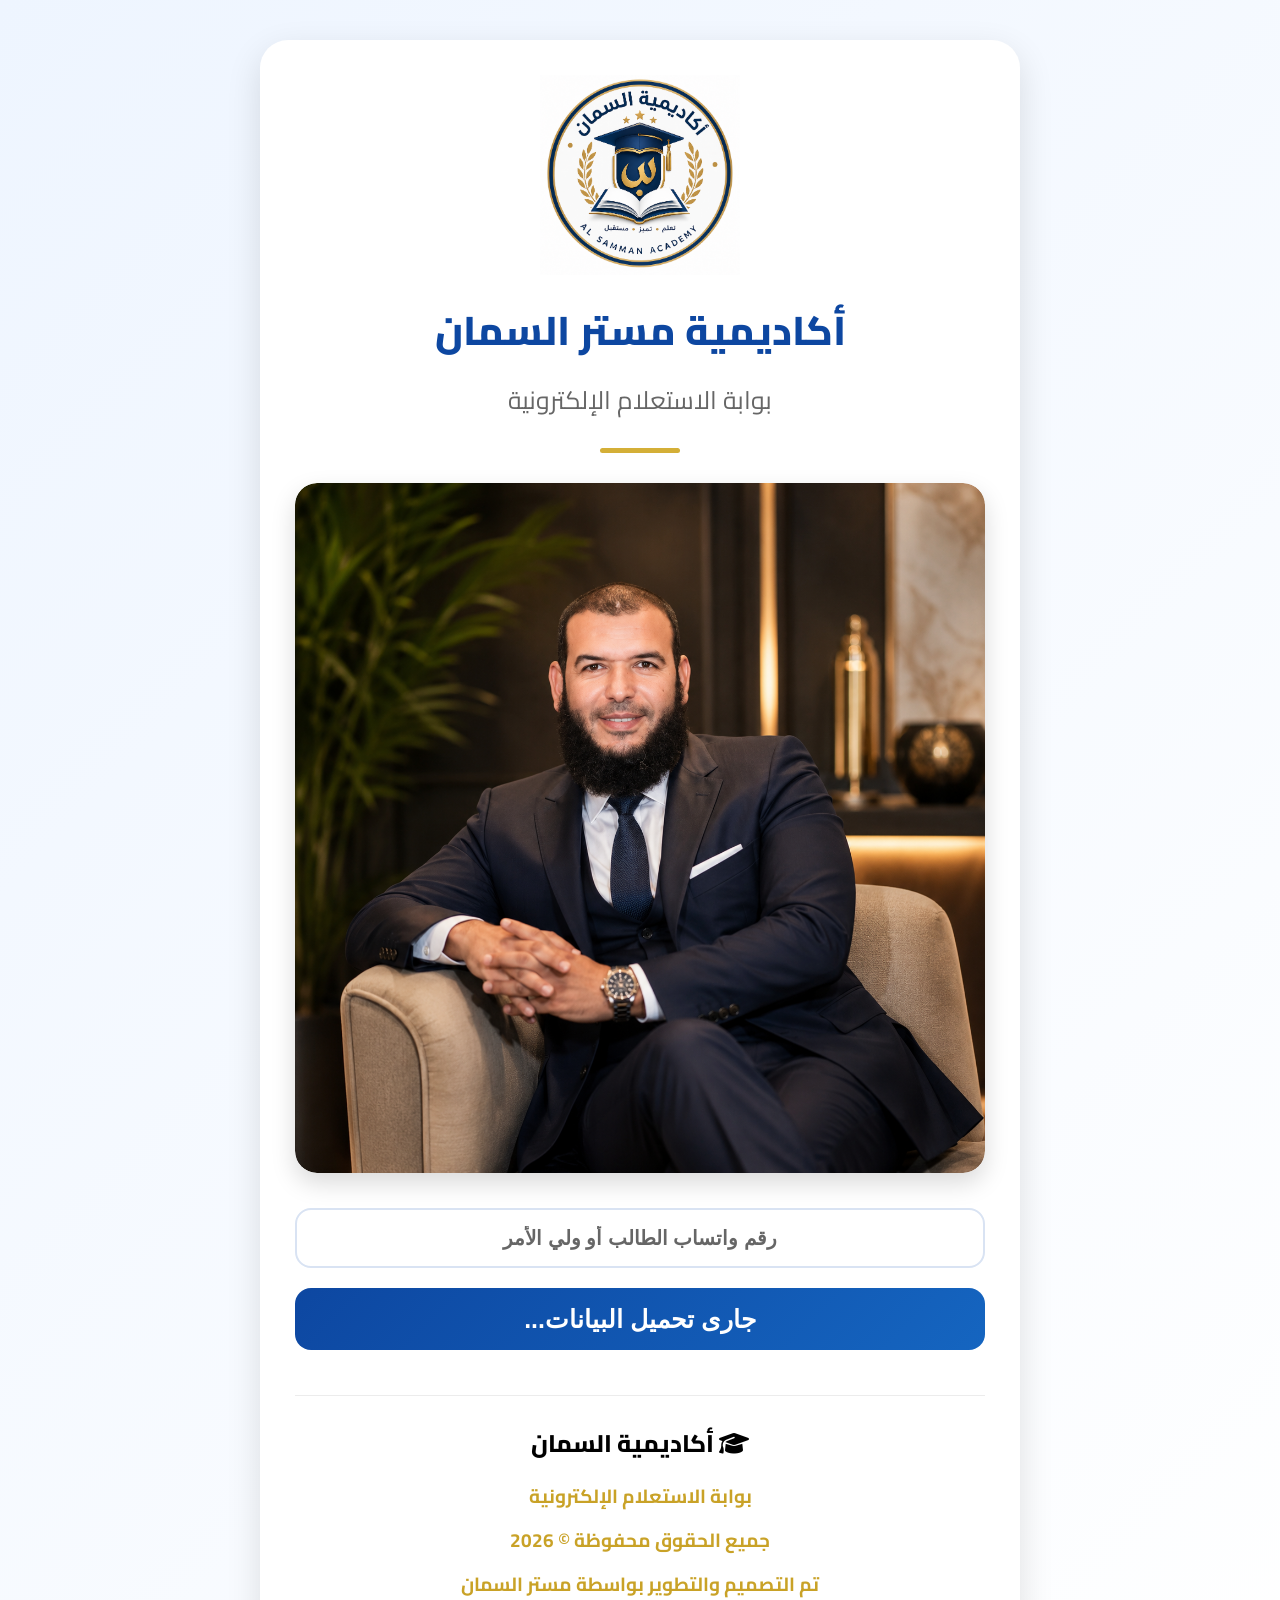
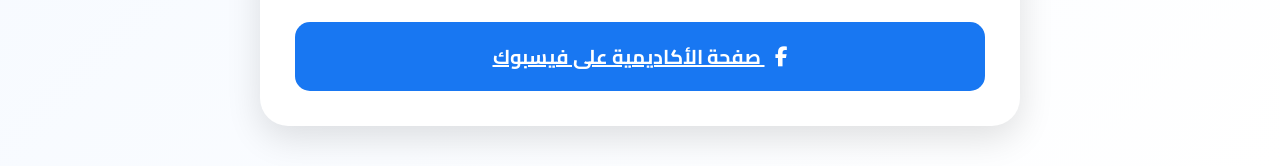
==== index.html @ bdab051c "Add files via upload" ====
<!DOCTYPE html>
<html lang="ar" dir="rtl">

<head>
    <meta charset="UTF-8">
    <meta name="viewport" content="width=device-width, initial-scale=1.0">

    <title>أكاديمية مستر السمان | بوابة الاستعلام</title>

    <meta name="description" content="بوابة الاستعلام الإلكترونية لأكاديمية السمان">
    <meta name="theme-color" content="#0d47a1">

    <link rel="preconnect" href="https://fonts.googleapis.com">
    <link rel="preconnect" href="https://fonts.gstatic.com" crossorigin>

    <link href="https://fonts.googleapis.com/css2?family=Cairo:wght@400;600;700;800&display=swap" rel="stylesheet">

    <link rel="stylesheet"
          href="https://cdnjs.cloudflare.com/ajax/libs/font-awesome/6.7.2/css/all.min.css">

    <link rel="stylesheet" href="style.css">
</head>

<body>

<div class="container">

    <!-- الشعار -->
    <img src="logo.png" class="logo" alt="أكاديمية مستر السمان">

    <!-- العنوان -->
    <h1 class="main-title">
        أكاديمية مستر السمان
    </h1>

    <p class="sub-title">
        بوابة الاستعلام الإلكترونية
    </p>

    <!-- الخط الذهبي -->
    <div class="title-line"></div>

    <!-- البانر -->
    <div class="banner">
        <img src="banner.png" alt="بانر أكاديمية السمان">
    </div>

    <!-- مربع البحث -->
    <div class="search-box">

        <input
            type="tel"
            id="phoneInput"
            placeholder="رقم واتساب الطالب أو ولي الأمر"
            autocomplete="off">

        <button id="searchBtn" class="search-btn">
            <i class="fa-solid fa-magnifying-glass"></i>
            استعلام
        </button>

    </div>

    <!-- بيانات الطالب -->

    <div id="result" class="result-card hidden">

        <h2 class="result-title">
            <i class="fa-solid fa-user-graduate"></i>
            بيانات الطالب
        </h2>

        <div class="result-row">
            <div class="result-label">
                <i class="fa-solid fa-id-card"></i>
                كود الطالب
            </div>
            <div id="studentCode" class="result-value"></div>
        </div>

        <div class="result-row">
            <div class="result-label">
                <i class="fa-solid fa-user"></i>
                اسم الطالب
            </div>
            <div id="studentName" class="result-value"></div>
        </div>

        <div class="result-row">
            <div class="result-label">
                <i class="fa-solid fa-school"></i>
                الصف الدراسي
            </div>
            <div id="studentGrade" class="result-value"></div>
        </div>

        <div class="result-row">
            <div class="result-label">
                <i class="fa-solid fa-users"></i>
                المجموعة
            </div>
            <div id="studentGroup" class="result-value"></div>
        </div>

        <div class="result-row">
            <div class="result-label">
                <i class="fa-solid fa-calendar-days"></i>
                موعد الحصة الأولى
            </div>
            <div id="studentStart" class="result-value"></div>
        </div>

        <div class="result-row">
            <div class="result-label">
                <i class="fa-solid fa-clock"></i>
                التوقيت
            </div>
            <div id="studentTime" class="result-value"></div>
        </div>

        <div class="result-row">
            <div class="result-label">
                <i class="fa-brands fa-whatsapp"></i>
                واتساب الطالب
            </div>
            <div id="studentWhatsapp" class="result-value"></div>
        </div>

        <div class="result-row">
            <div class="result-label">
                <i class="fa-brands fa-whatsapp"></i>
                واتساب ولي الأمر
            </div>
            <div id="parentWhatsapp" class="result-value"></div>
        </div>

    </div>

    <!-- لم يتم العثور -->

    <div id="notFound" class="not-found hidden">

        <i class="fa-solid fa-circle-xmark"></i>

        لم يتم العثور على طالب بهذا الرقم

    </div>

    <!-- الفوتر -->

    <footer class="footer">

        <div class="footer-content">

            <h3>
                <i class="fa-solid fa-graduation-cap"></i>
                أكاديمية السمان
            </h3>

            <p>بوابة الاستعلام الإلكترونية</p>

            <p>جميع الحقوق محفوظة © 2026</p>

 <p>تم التصميم والتطوير بواسطة مستر السمان</p>
<a href="https://www.facebook.com/profile.php?id=100093795507056&locale=ar_AR"
   target="_blank"
   class="facebook-btn">

    <i class="fa-brands fa-facebook-f"></i>

    صفحة الأكاديمية على فيسبوك

</a>

        </div>

    </footer>

</div>

<script src="script.js"></script>


</body>

</html>
---- style.css ----
/*==================================================
        أكاديمية مستر السمان - النسخة الاحترافية
==================================================*/

*{
    margin:0;
    padding:0;
    box-sizing:border-box;
}

:root{

    --primary:#0d47a1;
    --primary2:#1565c0;
    --gold:#d4af37;
    --white:#ffffff;
    --text:#222;
    --gray:#f5f8fc;
    --shadow:0 12px 35px rgba(0,0,0,.12);

}

html{
    scroll-behavior:smooth;
}

body{

    font-family:"Cairo",sans-serif;
    direction:rtl;
    background:linear-gradient(135deg,#eef5ff,#ffffff);
    color:var(--text);
    min-height:100vh;

}

.hidden{
    display:none;
}

.container{

    width:95%;
    max-width:760px;
    margin:40px auto;
    background:#fff;
    border-radius:28px;
    padding:35px;
    box-shadow:var(--shadow);

    animation:fade .5s ease;

}

@keyframes fade{

    from{
        opacity:0;
        transform:translateY(25px);
    }

    to{
        opacity:1;
        transform:translateY(0);
    }

}

/*==========================
        Logo
==========================*/

.logo{

    width:200px;
    height:200px;

    display:block;
    margin:auto;

    object-fit:contain;

}

/*==========================
        Titles
==========================*/

.main-title{

    text-align:center;
    color:var(--primary);
    font-size:40px;
    font-weight:800;

    margin-top:18px;

}

.sub-title{

    text-align:center;
    color:#666;
    font-size:25px;

    margin-top:8px;

}

.title-line{

    width:80px;
    height:5px;

    margin:25px auto 30px;

    background:var(--gold);

    border-radius:50px;

}

/*==========================
        Banner
==========================*/

.banner{

    width:100%;
    overflow:hidden;

    border-radius:22px;

    box-shadow:0 10px 25px rgba(0,0,0,.15);

    margin-bottom:35px;

}

.banner img{

    width:100%;
    display:block;

    border-radius:22px;

}

/*==========================
        Search Box
==========================*/

.search-box{

    display:flex;
    flex-direction:column;

    gap:20px;

    margin-bottom:35px;

}

.search-box input{

    width:100%;
    height:60px;

    border:2px solid #d9e3f3;

    border-radius:16px;

    padding:0 20px;

    font-size:20px;

    font-weight:900;

    text-align:center;

    color::#000;

    transition:.30s;

}


.search-box input:focus{

    outline:none;

    border-color:var(--primary);

    box-shadow:0 0 12px rgba(13,71,161,.18);

}

.search-btn{

    width:100%;
    height:62px;

    border:none;

    border-radius:16px;

    background:linear-gradient(135deg,var(--primary),var(--primary2));

    color:#fff;

    font-size:25px;

    font-weight:bold;

    cursor:pointer;

    transition:.30s;

}

.search-btn:hover{

    transform:translateY(-2px);

    box-shadow:0 12px 25px rgba(13,71,161,.25);

}

.search-btn i{

    margin-left:10px;

}
.search-box input::placeholder{

    color:#666666;

    font-size:20px;

    font-weight:800;

    text-align:center;

    opacity:1;

}
.search-box input:focus::placeholder{

    opacity:0;

    transition:opacity .2s ease;

}
/*==================================================
            بطاقة بيانات الطالب
==================================================*/

.result-card{

    margin-top:35px;

    background:#fff;

    border-radius:22px;

    padding:30px;

    box-shadow:0 12px 30px rgba(0,0,0,.12);

    border-top:6px solid var(--gold);

    animation:fade .4s ease;

}

.result-title{

    text-align:center;

    color:var(--primary);

    font-size:30px;

    font-weight:bold;

    margin-bottom:30px;

}

.result-row{

    display:flex;

    justify-content:space-between;

    align-items:center;

    padding:16px 0;

    border-bottom:1px solid #ececec;

}

.result-row:last-child{

    border-bottom:none;

}

.result-label{

    display:flex;

    align-items:center;

    gap:10px;

    color:var(--primary);

    font-size:20px;

    font-weight:bold;

}

.result-label i{

    color:var(--gold);

    width:28px;

    text-align:center;

}

.result-value{

    font-size:20px;

    font-weight:600;

    color:#333;

}

/*==================================================
            اختيار الطلاب
==================================================*/

.student-list{

    margin-top:30px;

}

.student-header{

    text-align:center;

    margin-bottom:25px;

}

.student-header-icon{

    width:85px;

    height:85px;

    margin:auto;

    border-radius:50%;

    background:linear-gradient(135deg,var(--primary),var(--primary2));

    display:flex;

    justify-content:center;

    align-items:center;

    color:#fff;

    font-size:34px;

    margin-bottom:18px;

}

.student-header h2{

    color:var(--primary);

    font-size:28px;

    margin-bottom:10px;

}

.student-header p{

    color:#666;

}

.student-card-new{

    background:#fff;

    border-radius:18px;

    padding:25px;

    margin-bottom:20px;

    border-right:5px solid var(--gold);

    box-shadow:0 8px 20px rgba(0,0,0,.10);

    transition:.30s;

}

.student-card-new:hover{

    transform:translateY(-4px);

}

.student-name{

    color:var(--primary);

    font-size:26px;

    font-weight:bold;

    margin-bottom:20px;

    text-align:center;

}

.student-open-btn{

    width:100%;

    height:58px;

    border:none;

    border-radius:14px;

    background:linear-gradient(135deg,var(--primary),var(--primary2));

    color:#fff;

    font-size:20px;

    font-weight:bold;

    cursor:pointer;

}

.student-open-btn:hover{

    background:linear-gradient(135deg,var(--gold),#f4cf55);

    color:#000;

}

/*==================================================
            الطالب غير موجود
==================================================*/

.not-found{

    margin-top:25px;

    background:#fff4f4;

    border:2px solid #ffbcbc;

    border-radius:18px;

    padding:25px;

    text-align:center;

    color:#c62828;

    font-size:22px;

    font-weight:bold;

}

.not-found i{

    display:block;

    font-size:40px;

    margin-bottom:15px;

}

/*==================================================
                    Footer
==================================================*/

.footer{

    margin-top:45px;

    padding-top:25px;

    border-top:1px solid #ececec;

    text-align:center;

}

/* عنوان الفوتر */

.footer h3{

    color:#000;

    font-size:24px;

    font-weight:800;

    margin-bottom:12px;

}

/* النص الأول */

.footer p{

    color:#C9A227;

    font-size:19px;

    font-weight:700;

    margin:8px 0;

}

/* آخر سطر */

.footer p:last-child{

    color:#1565c0;

    font-size:18px;

    font-weight:700;

}

/*==================================================
                Responsive
==================================================*/

@media(max-width:768px){

.container{

    width:95%;

    padding:22px;

}

.logo{

    width:95px;

    height:95px;

}

.main-title{

    font-size:32px;

}

.sub-title{

    font-size:16px;

}

.banner img{

    border-radius:18px;

}

.search-box input{

    height:56px;

    font-size:18px;

}

.search-btn{

    height:56px;

    font-size:19px;

}

.result-title{

    font-size:25px;

}

.result-row{

    flex-direction:column;

    align-items:flex-start;

    gap:8px;

}

.result-label{

    font-size:18px;

}

.result-value{

    font-size:18px;

}

.student-name{

    font-size:22px;

}

.student-open-btn{

    font-size:18px;

}

}.facebook-btn{

    display:block;

    width:100%;

    margin-top:20px;

    padding:16px;

    background:#1877f2;

    color:#fff;

    text-align:center;

    border-radius:15px;

    font-size:20px;

    font-weight:bold;

    transition:.3s;

}

.facebook-btn:hover{

    background:#166fe5;

    transform:translateY(-2px);

}

.facebook-btn i{

    margin-left:10px;

}
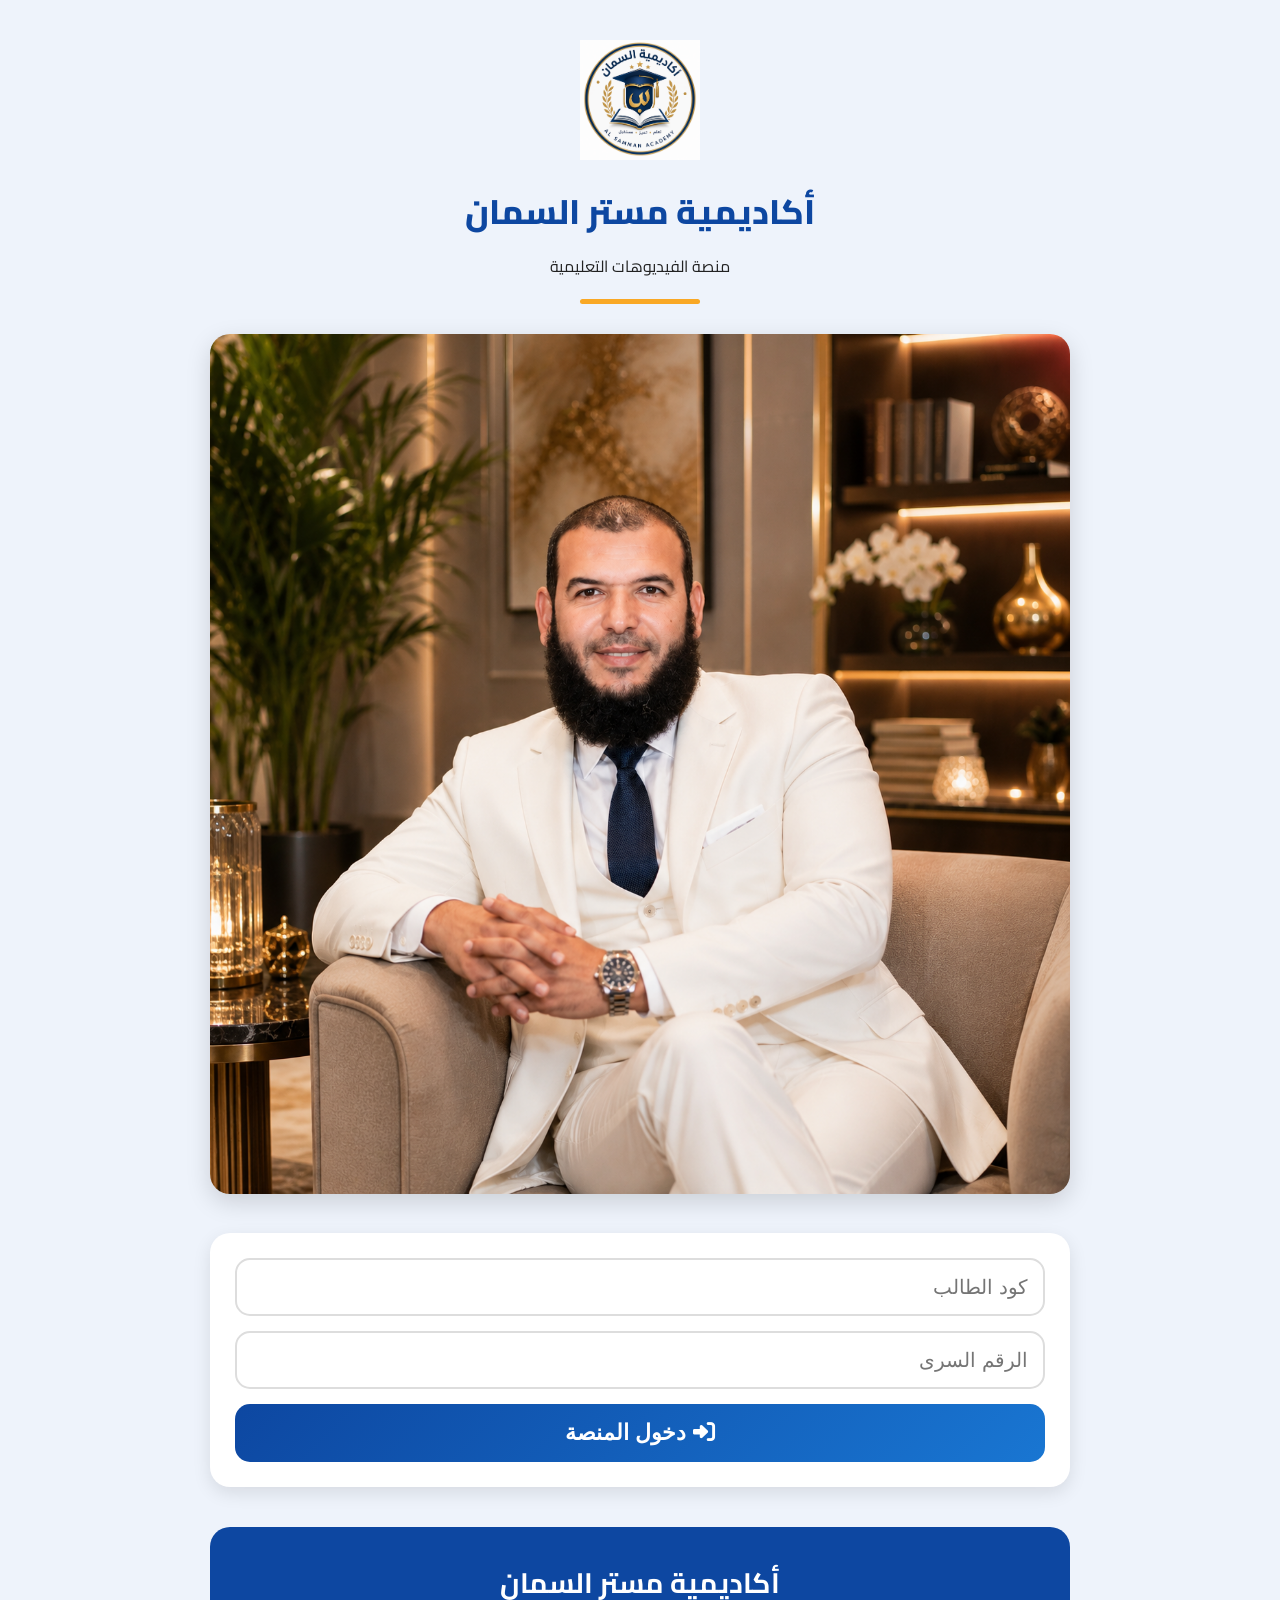
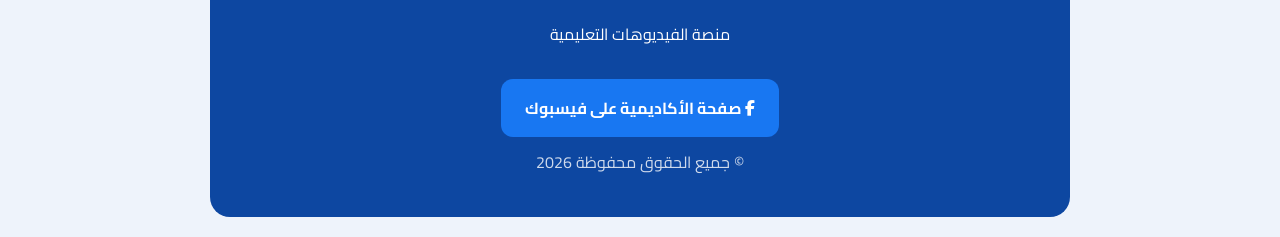
==== commit 5dd816fc: "Add files via upload" ====
--- a/index.html
+++ b/index.html
@@ -2,185 +2,331 @@
 <html lang="ar" dir="rtl">
 
 <head>
-    <meta charset="UTF-8">
-    <meta name="viewport" content="width=device-width, initial-scale=1.0">
-
-    <title>أكاديمية مستر السمان | بوابة الاستعلام</title>
-
-    <meta name="description" content="بوابة الاستعلام الإلكترونية لأكاديمية السمان">
-    <meta name="theme-color" content="#0d47a1">
-
-    <link rel="preconnect" href="https://fonts.googleapis.com">
-    <link rel="preconnect" href="https://fonts.gstatic.com" crossorigin>
-
-    <link href="https://fonts.googleapis.com/css2?family=Cairo:wght@400;600;700;800&display=swap" rel="stylesheet">
-
-    <link rel="stylesheet"
-          href="https://cdnjs.cloudflare.com/ajax/libs/font-awesome/6.7.2/css/all.min.css">
-
-    <link rel="stylesheet" href="style.css">
+
+<meta charset="UTF-8">
+<meta name="viewport" content="width=device-width, initial-scale=1.0">
+
+<title>
+أكاديمية مستر السمان | منصة الفيديوهات
+</title>
+
+<meta name="theme-color" content="#0d47a1">
+
+<link rel="preconnect" href="https://fonts.googleapis.com">
+
+<link rel="preconnect"
+href="https://fonts.gstatic.com"
+crossorigin>
+
+<link href="https://fonts.googleapis.com/css2?family=Cairo:wght@400;600;700;800&display=swap"
+rel="stylesheet">
+
+<link rel="stylesheet"
+href="https://cdnjs.cloudflare.com/ajax/libs/font-awesome/6.7.2/css/all.min.css">
+
+<link rel="stylesheet"
+href="style.css">
+
 </head>
 
 <body>
 
 <div class="container">
 
-    <!-- الشعار -->
-    <img src="logo.png" class="logo" alt="أكاديمية مستر السمان">
-
-    <!-- العنوان -->
-    <h1 class="main-title">
+<!--=========================
+        Logo
+==========================-->
+
+<img
+src="logo.png"
+class="logo"
+alt="Academy Logo">
+
+<h1 class="main-title">
+
+أكاديمية مستر السمان
+
+</h1>
+
+<p class="sub-title">
+
+منصة الفيديوهات التعليمية
+
+</p>
+
+<div class="title-line"></div>
+
+<!--=========================
+        Banner
+==========================-->
+
+<div class="banner">
+
+<img
+src="banner.png"
+alt="Banner">
+
+</div>
+
+<!--=========================
+        Login
+==========================-->
+
+<div class="search-box">
+
+<input
+type="text"
+id="codeInput"
+placeholder="كود الطالب"
+autocomplete="off">
+
+<input
+type="password"
+id="passwordInput"
+placeholder="الرقم السرى"
+autocomplete="off">
+
+<button
+id="loginBtn"
+class="search-btn">
+
+<i class="fa-solid fa-right-to-bracket"></i>
+
+دخول المنصة
+
+</button>
+
+</div>
+
+<!--=========================
+      Student Card
+==========================-->
+
+<div
+id="studentCard"
+class="result-card hidden">
+
+<h2 class="result-title">
+
+<i class="fa-solid fa-user-graduate"></i>
+
+بيانات الطالب
+
+</h2>
+
+<div class="result-row">
+
+<span class="result-label">
+
+<i class="fa-solid fa-user"></i>
+
+الاسم
+
+</span>
+
+<span
+id="studentName"
+class="result-value"></span>
+
+</div>
+
+<div class="result-row">
+
+<span class="result-label">
+
+<i class="fa-solid fa-school"></i>
+
+الصف
+
+</span>
+
+<span
+id="studentGrade"
+class="result-value"></span>
+
+</div>
+
+<div class="attendance-btn-box">
+
+<button
+id="logoutBtn"
+class="attendance-btn">
+
+<i class="fa-solid fa-right-from-bracket"></i>
+
+تسجيل الخروج
+
+</button>
+
+</div>
+
+</div>
+
+<!--=========================
+      Videos Card
+==========================-->
+
+<div
+id="videosCard"
+class="result-card hidden">
+
+<h2 class="result-title">
+
+<i class="fa-solid fa-circle-play"></i>
+
+مكتبة الفيديوهات
+
+</h2>
+
+<div
+id="videosContainer">
+
+</div>
+
+</div>
+
+<!--=========================
+      Video Player
+==========================-->
+
+<div
+id="playerCard"
+class="result-card hidden">
+
+<h2
+id="videoTitle"
+class="result-title">
+
+عنوان الدرس
+
+</h2>
+
+<div class="video-wrapper">
+
+<iframe
+id="videoFrame"
+width="100%"
+height="420"
+src=""
+frameborder="0"
+allow="accelerometer; autoplay; clipboard-write; encrypted-media; gyroscope; picture-in-picture; web-share"
+referrerpolicy="strict-origin-when-cross-origin"
+allowfullscreen>
+</iframe>
+
+</div>
+
+<div class="attendance-btn-box">
+
+<button
+id="prevBtn"
+class="attendance-btn">
+
+<i class="fa-solid fa-arrow-right"></i>
+
+الدرس السابق
+
+</button>
+
+</div>
+
+<div class="attendance-btn-box">
+
+<button
+id="nextBtn"
+class="attendance-btn">
+
+الدرس التالى
+
+<i class="fa-solid fa-arrow-left"></i>
+
+</button>
+
+</div>
+
+<div class="attendance-btn-box">
+
+<button
+id="backBtn"
+class="back-btn">
+
+<i class="fa-solid fa-arrow-right"></i>
+
+العودة إلى الفيديوهات
+
+</button>
+
+</div>
+
+</div>
+<!--====================================
+        رسالة خطأ تسجيل الدخول
+=====================================-->
+
+<div id="loginError" class="result-card hidden">
+
+    <div class="not-found">
+
+        <i class="fa-solid fa-circle-xmark"></i>
+
+        <h2>
+
+            كود الطالب أو الرقم السرى غير صحيح
+
+        </h2>
+
+    </div>
+
+</div>
+
+<!--====================================
+            Footer
+=====================================-->
+
+<footer class="footer">
+
+    <h3>
+
         أكاديمية مستر السمان
-    </h1>
-
-    <p class="sub-title">
-        بوابة الاستعلام الإلكترونية
+
+    </h3>
+
+    <p>
+
+        منصة الفيديوهات التعليمية
+
     </p>
 
-    <!-- الخط الذهبي -->
-    <div class="title-line"></div>
-
-    <!-- البانر -->
-    <div class="banner">
-        <img src="banner.png" alt="بانر أكاديمية السمان">
-    </div>
-
-    <!-- مربع البحث -->
-    <div class="search-box">
-
-        <input
-            type="tel"
-            id="phoneInput"
-            placeholder="رقم واتساب الطالب أو ولي الأمر"
-            autocomplete="off">
-
-        <button id="searchBtn" class="search-btn">
-            <i class="fa-solid fa-magnifying-glass"></i>
-            استعلام
-        </button>
-
-    </div>
-
-    <!-- بيانات الطالب -->
-
-    <div id="result" class="result-card hidden">
-
-        <h2 class="result-title">
-            <i class="fa-solid fa-user-graduate"></i>
-            بيانات الطالب
-        </h2>
-
-        <div class="result-row">
-            <div class="result-label">
-                <i class="fa-solid fa-id-card"></i>
-                كود الطالب
-            </div>
-            <div id="studentCode" class="result-value"></div>
-        </div>
-
-        <div class="result-row">
-            <div class="result-label">
-                <i class="fa-solid fa-user"></i>
-                اسم الطالب
-            </div>
-            <div id="studentName" class="result-value"></div>
-        </div>
-
-        <div class="result-row">
-            <div class="result-label">
-                <i class="fa-solid fa-school"></i>
-                الصف الدراسي
-            </div>
-            <div id="studentGrade" class="result-value"></div>
-        </div>
-
-        <div class="result-row">
-            <div class="result-label">
-                <i class="fa-solid fa-users"></i>
-                المجموعة
-            </div>
-            <div id="studentGroup" class="result-value"></div>
-        </div>
-
-        <div class="result-row">
-            <div class="result-label">
-                <i class="fa-solid fa-calendar-days"></i>
-                موعد الحصة الأولى
-            </div>
-            <div id="studentStart" class="result-value"></div>
-        </div>
-
-        <div class="result-row">
-            <div class="result-label">
-                <i class="fa-solid fa-clock"></i>
-                التوقيت
-            </div>
-            <div id="studentTime" class="result-value"></div>
-        </div>
-
-        <div class="result-row">
-            <div class="result-label">
-                <i class="fa-brands fa-whatsapp"></i>
-                واتساب الطالب
-            </div>
-            <div id="studentWhatsapp" class="result-value"></div>
-        </div>
-
-        <div class="result-row">
-            <div class="result-label">
-                <i class="fa-brands fa-whatsapp"></i>
-                واتساب ولي الأمر
-            </div>
-            <div id="parentWhatsapp" class="result-value"></div>
-        </div>
-
-    </div>
-
-    <!-- لم يتم العثور -->
-
-    <div id="notFound" class="not-found hidden">
-
-        <i class="fa-solid fa-circle-xmark"></i>
-
-        لم يتم العثور على طالب بهذا الرقم
-
-    </div>
-
-    <!-- الفوتر -->
-
-    <footer class="footer">
-
-        <div class="footer-content">
-
-            <h3>
-                <i class="fa-solid fa-graduation-cap"></i>
-                أكاديمية السمان
-            </h3>
-
-            <p>بوابة الاستعلام الإلكترونية</p>
-
-            <p>جميع الحقوق محفوظة © 2026</p>
-
- <p>تم التصميم والتطوير بواسطة مستر السمان</p>
-<a href="https://www.facebook.com/profile.php?id=100093795507056&locale=ar_AR"
-   target="_blank"
-   class="facebook-btn">
-
-    <i class="fa-brands fa-facebook-f"></i>
-
-    صفحة الأكاديمية على فيسبوك
-
-</a>
-
-        </div>
-
-    </footer>
-
-</div>
+    <a
+
+        href="https://www.facebook.com/profile.php?id=100093795507056"
+
+        target="_blank"
+
+        class="facebook-btn">
+
+        <i class="fa-brands fa-facebook-f"></i>
+
+        صفحة الأكاديمية على فيسبوك
+
+    </a>
+
+    <p class="copyright">
+
+        © جميع الحقوق محفوظة 2026
+
+    </p>
+
+</footer>
+
+</div>
+
+<!--====================================
+            JavaScript
+=====================================-->
 
 <script src="script.js"></script>
 
-
 </body>
 
-</html>
+</html>
--- a/style.css
+++ b/style.css
@@ -1,6 +1,12 @@
-/*==================================================
-        أكاديمية مستر السمان - النسخة الاحترافية
-==================================================*/
+/*=========================================
+        Google Font
+=========================================*/
+
+@import url('https://fonts.googleapis.com/css2?family=Cairo:wght@400;600;700;800&display=swap');
+
+/*=========================================
+        Reset
+=========================================*/
 
 *{
     margin:0;
@@ -8,693 +14,745 @@
     box-sizing:border-box;
 }
 
-:root{
-
-    --primary:#0d47a1;
-    --primary2:#1565c0;
-    --gold:#d4af37;
-    --white:#ffffff;
-    --text:#222;
-    --gray:#f5f8fc;
-    --shadow:0 12px 35px rgba(0,0,0,.12);
-
-}
-
-html{
-    scroll-behavior:smooth;
-}
-
 body{
 
-    font-family:"Cairo",sans-serif;
+    font-family:'Cairo',sans-serif;
+    background:#eef3fb;
     direction:rtl;
-    background:linear-gradient(135deg,#eef5ff,#ffffff);
-    color:var(--text);
-    min-height:100vh;
+    color:#222;
+
+}
+
+/*=========================================
+        Container
+=========================================*/
+
+.container{
+
+    width:95%;
+    max-width:900px;
+    margin:auto;
+    padding:20px;
+
+}
+
+/*=========================================
+        Logo
+=========================================*/
+
+.logo{
+
+    width:120px;
+    display:block;
+    margin:20px auto;
+
+}
+
+/*=========================================
+        Titles
+=========================================*/
+
+.main-title{
+
+    text-align:center;
+    color:#0d47a1;
+    font-size:34px;
+    font-weight:800;
+
+}
+
+.sub-title{
+
+    text-align:center;
+    color:#8B0000
+    font-size:25px;
+    margin-top:8px;
+
+}
+
+.title-line{
+
+    width:120px;
+    height:5px;
+    background:#f9a825;
+    margin:18px auto 30px;
+    border-radius:20px;
+
+}
+
+/*=========================================
+        Banner
+=========================================*/
+
+.banner{
+
+    margin-bottom:30px;
+
+}
+
+.banner img{
+
+    width:100%;
+    border-radius:20px;
+    box-shadow:0 8px 25px rgba(0,0,0,.15);
+
+}
+
+/*=========================================
+        Login Box
+=========================================*/
+
+.search-box{
+
+    background:#fff;
+    padding:25px;
+    border-radius:20px;
+    box-shadow:0 6px 18px rgba(0,0,0,.10);
+    margin-bottom:30px;
+
+}
+
+.search-box input{
+
+    width:100%;
+    height:58px;
+    border:2px solid #ddd;
+    border-radius:15px;
+    padding:0 15px;
+    margin-bottom:15px;
+    font-size:20px;
+    transition:.30s;
+
+}
+
+.search-box input:focus{
+
+    outline:none;
+    border-color:#0d47a1;
+
+}
+
+.search-btn{
+
+    width:100%;
+    height:58px;
+    border:none;
+    border-radius:15px;
+    cursor:pointer;
+    color:#fff;
+    font-size:22px;
+    font-weight:bold;
+    background:linear-gradient(135deg,#0d47a1,#1976d2);
+    transition:.30s;
+
+}
+
+.search-btn:hover{
+
+    transform:translateY(-2px);
+    box-shadow:0 8px 20px rgba(0,0,0,.20);
+
+}
+
+/*=========================================
+        Cards
+=========================================*/
+
+.result-card{
+
+    background:#fff;
+    border-radius:20px;
+    padding:25px;
+    margin-top:25px;
+    box-shadow:0 8px 25px rgba(0,0,0,.12);
+
+}
+
+.result-title{
+
+    text-align:center;
+    color:#0d47a1;
+    font-size:28px;
+    margin-bottom:25px;
+    font-weight:800;
+
+}
+
+.result-row{
+
+    display:flex;
+    justify-content:space-between;
+    align-items:center;
+    padding:15px;
+    border-bottom:1px solid #eee;
+
+}
+
+.result-label{
+
+    font-weight:bold;
+    color:#444;
+
+}
+
+.result-value{
+
+    font-weight:bold;
+    color:#000;
 
 }
 
 .hidden{
+
     display:none;
-}
-
-.container{
-
-    width:95%;
-    max-width:760px;
-    margin:40px auto;
+
+}
+/*=========================================
+        Video Cards
+=========================================*/
+
+.video-unit{
+
+    margin-top:30px;
+
+}
+
+.video-unit-title{
+
+    background:linear-gradient(135deg,#0d47a1,#1976d2);
+    color:#fff;
+    padding:14px 20px;
+    border-radius:15px;
+    font-size:22px;
+    font-weight:800;
+    margin-bottom:20px;
+
+}
+
+.video-card{
+
     background:#fff;
-    border-radius:28px;
-    padding:35px;
-    box-shadow:var(--shadow);
-
-    animation:fade .5s ease;
-
-}
-
-@keyframes fade{
+    border-radius:18px;
+    padding:20px;
+    margin-bottom:18px;
+    cursor:pointer;
+    border-right:6px solid #0d47a1;
+    box-shadow:0 8px 20px rgba(0,0,0,.10);
+    transition:.30s;
+
+}
+
+.video-card:hover{
+
+    transform:translateY(-5px);
+    box-shadow:0 15px 30px rgba(0,0,0,.18);
+
+}
+
+.video-header{
+
+    display:flex;
+    justify-content:space-between;
+    align-items:center;
+    margin-bottom:15px;
+
+}
+
+.video-icon{
+
+    width:60px;
+    height:60px;
+    border-radius:50%;
+    background:#e3f2fd;
+    color:#0d47a1;
+    display:flex;
+    align-items:center;
+    justify-content:center;
+    font-size:28px;
+
+}
+
+.lesson-number{
+
+    color:#0d47a1;
+    font-size:18px;
+    font-weight:700;
+
+}
+
+.lesson-name{
+
+    font-size:23px;
+    font-weight:800;
+    color:#222;
+    margin:15px 0;
+
+}
+
+.watch-btn{
+
+    width:100%;
+    height:55px;
+    border:none;
+    border-radius:14px;
+    background:linear-gradient(135deg,#2e7d32,#43a047);
+    color:#fff;
+    font-size:20px;
+    font-weight:bold;
+    cursor:pointer;
+    transition:.30s;
+
+}
+
+.watch-btn:hover{
+
+    background:linear-gradient(135deg,#1b5e20,#2e7d32);
+
+}
+
+/*=========================================
+        Video Player
+=========================================*/
+
+.video-wrapper{
+
+    width:100%;
+    overflow:hidden;
+    border-radius:18px;
+    margin:25px 0;
+    background:#000;
+    box-shadow:0 10px 25px rgba(0,0,0,.25);
+
+}
+
+.video-wrapper iframe{
+
+    width:100%;
+    height:520px;
+    border:none;
+
+}
+
+/*=========================================
+        Buttons
+=========================================*/
+
+.attendance-btn-box{
+
+    margin-top:18px;
+
+}
+
+.attendance-btn{
+
+    width:100%;
+    height:56px;
+    border:none;
+    border-radius:15px;
+    background:linear-gradient(135deg,#1976d2,#1565c0);
+    color:#fff;
+    font-size:20px;
+    font-weight:bold;
+    cursor:pointer;
+    transition:.30s;
+
+}
+
+.attendance-btn:hover{
+
+    transform:translateY(-2px);
+
+}
+
+.back-btn{
+
+    width:100%;
+    height:56px;
+    border:none;
+    border-radius:15px;
+    background:linear-gradient(135deg,#d32f2f,#c62828);
+    color:#fff;
+    font-size:20px;
+    font-weight:bold;
+    cursor:pointer;
+    transition:.30s;
+
+}
+
+.back-btn:hover{
+
+    transform:translateY(-2px);
+
+}
+
+/*=========================================
+        Not Found
+=========================================*/
+
+.not-found{
+
+    text-align:center;
+    padding:40px 20px;
+
+}
+
+.not-found i{
+
+    font-size:70px;
+    color:#d32f2f;
+    margin-bottom:20px;
+
+}
+
+.not-found h2{
+
+    color:#d32f2f;
+    line-height:1.8;
+
+}
+
+/*=========================================
+        Footer
+=========================================*/
+
+.footer{
+
+    margin-top:40px;
+    background:#0d47a1;
+    color:#fff;
+    border-radius:20px;
+    padding:30px;
+    text-align:center;
+
+}
+
+.footer h3{
+
+    font-size:28px;
+    margin-bottom:10px;
+
+}
+
+.footer p{
+
+    margin:10px 0;
+
+}
+
+.facebook-btn{
+
+    display:inline-block;
+    margin-top:20px;
+    padding:14px 24px;
+    background:#1877f2;
+    color:#fff;
+    text-decoration:none;
+    border-radius:12px;
+    font-weight:bold;
+
+}
+
+.copyright{
+
+    margin-top:20px;
+    opacity:.8;
+
+}
+
+/*=========================================
+        Animation
+=========================================*/
+
+.result-card,
+.video-card{
+
+    animation:fadeUp .4s ease;
+
+}
+
+@keyframes fadeUp{
 
     from{
+
         opacity:0;
-        transform:translateY(25px);
+        transform:translateY(20px);
+
     }
 
     to{
+
         opacity:1;
         transform:translateY(0);
+
     }
 
 }
-
-/*==========================
-        Logo
-==========================*/
+/*=========================================
+        Responsive Design
+=========================================*/
+
+@media (max-width:768px){
+
+.container{
+
+    width:98%;
+    padding:10px;
+
+}
 
 .logo{
 
-    width:200px;
-    height:200px;
-
-    display:block;
-    margin:auto;
-
-    object-fit:contain;
-
-}
-
-/*==========================
-        Titles
-==========================*/
+    width:90px;
+
+}
 
 .main-title{
 
+    font-size:26px;
+
+}
+
+.sub-title{
+
+    font-size:17px;
+
+}
+
+.title-line{
+
+    width:90px;
+
+}
+
+.search-box{
+
+    padding:18px;
+
+}
+
+.search-box input{
+
+    height:52px;
+    font-size:17px;
+
+}
+
+.search-btn{
+
+    height:54px;
+    font-size:18px;
+
+}
+
+.result-card{
+
+    padding:18px;
+
+}
+
+.result-title{
+
+    font-size:22px;
+
+}
+
+.result-row{
+
+    flex-direction:column;
+    align-items:flex-start;
+    gap:8px;
+    font-size:17px;
+
+}
+
+.result-value{
+
+    width:100%;
+
+}
+
+/*=========================
+        Video Cards
+=========================*/
+
+.video-unit-title{
+
+    font-size:19px;
+    padding:12px 15px;
+
+}
+
+.video-card{
+
+    padding:16px;
+
+}
+
+.video-header{
+
+    gap:10px;
+
+}
+
+.video-icon{
+
+    width:50px;
+    height:50px;
+    font-size:22px;
+
+}
+
+.lesson-name{
+
+    font-size:19px;
+
+}
+
+.lesson-number{
+
+    font-size:16px;
+
+}
+
+.watch-btn{
+
+    height:50px;
+    font-size:18px;
+
+}
+
+/*=========================
+      Video Player
+=========================*/
+
+.video-wrapper{
+
+    border-radius:15px;
+
+}
+
+.video-wrapper iframe{
+
+    height:230px;
+
+}
+
+/*=========================
+        Buttons
+=========================*/
+
+.attendance-btn,
+.back-btn{
+
+    height:50px;
+    font-size:17px;
+
+}
+
+/*=========================
+        Footer
+=========================*/
+
+.footer{
+
+    padding:20px;
+
+}
+
+.footer h3{
+
+    font-size:22px;
+
+}
+
+.footer p{
+
+    font-size:15px;
+
+}
+
+.facebook-btn{
+
+    width:100%;
+    font-size:17px;
+
+}
+
+}
+
+/*=========================================
+      Scrollbar
+=========================================*/
+
+::-webkit-scrollbar{
+
+    width:10px;
+
+}
+
+::-webkit-scrollbar-thumb{
+
+    background:#1976d2;
+    border-radius:20px;
+
+}
+
+::-webkit-scrollbar-track{
+
+    background:#e9eef7;
+
+}
+
+/*=========================================
+        Loading
+=========================================*/
+
+.loading{
+
     text-align:center;
-    color:var(--primary);
-    font-size:40px;
-    font-weight:800;
-
-    margin-top:18px;
-
-}
-
-.sub-title{
-
-    text-align:center;
-    color:#666;
-    font-size:25px;
-
-    margin-top:8px;
-
-}
-
-.title-line{
-
-    width:80px;
-    height:5px;
-
-    margin:25px auto 30px;
-
-    background:var(--gold);
-
-    border-radius:50px;
-
-}
-
-/*==========================
-        Banner
-==========================*/
-
-.banner{
-
-    width:100%;
-    overflow:hidden;
-
-    border-radius:22px;
-
-    box-shadow:0 10px 25px rgba(0,0,0,.15);
-
-    margin-bottom:35px;
-
-}
-
-.banner img{
-
-    width:100%;
-    display:block;
-
-    border-radius:22px;
-
-}
-
-/*==========================
-        Search Box
-==========================*/
-
-.search-box{
-
-    display:flex;
-    flex-direction:column;
-
-    gap:20px;
-
-    margin-bottom:35px;
-
-}
-
-.search-box input{
-
-    width:100%;
-    height:60px;
-
-    border:2px solid #d9e3f3;
-
-    border-radius:16px;
-
-    padding:0 20px;
-
-    font-size:20px;
-
-    font-weight:900;
-
-    text-align:center;
-
-    color::#000;
-
-    transition:.30s;
-
-}
-
-
-.search-box input:focus{
-
-    outline:none;
-
-    border-color:var(--primary);
-
-    box-shadow:0 0 12px rgba(13,71,161,.18);
-
-}
-
-.search-btn{
-
-    width:100%;
-    height:62px;
-
-    border:none;
-
-    border-radius:16px;
-
-    background:linear-gradient(135deg,var(--primary),var(--primary2));
-
-    color:#fff;
-
-    font-size:25px;
-
+    padding:40px;
+    color:#0d47a1;
+    font-size:22px;
     font-weight:bold;
 
-    cursor:pointer;
-
-    transition:.30s;
-
-}
-
-.search-btn:hover{
-
-    transform:translateY(-2px);
-
-    box-shadow:0 12px 25px rgba(13,71,161,.25);
-
-}
-
-.search-btn i{
-
-    margin-left:10px;
-
-}
-.search-box input::placeholder{
-
-    color:#666666;
-
-    font-size:20px;
-
-    font-weight:800;
-
-    text-align:center;
-
-    opacity:1;
-
-}
-.search-box input:focus::placeholder{
-
-    opacity:0;
-
-    transition:opacity .2s ease;
-
-}
-/*==================================================
-            بطاقة بيانات الطالب
-==================================================*/
-
-.result-card{
-
-    margin-top:35px;
-
-    background:#fff;
-
-    border-radius:22px;
-
-    padding:30px;
-
-    box-shadow:0 12px 30px rgba(0,0,0,.12);
-
-    border-top:6px solid var(--gold);
-
-    animation:fade .4s ease;
-
-}
-
-.result-title{
-
-    text-align:center;
-
-    color:var(--primary);
-
-    font-size:30px;
-
-    font-weight:bold;
-
-    margin-bottom:30px;
-
-}
-
-.result-row{
-
-    display:flex;
-
-    justify-content:space-between;
-
-    align-items:center;
-
-    padding:16px 0;
-
-    border-bottom:1px solid #ececec;
-
-}
-
-.result-row:last-child{
-
-    border-bottom:none;
-
-}
-
-.result-label{
-
-    display:flex;
-
-    align-items:center;
-
-    gap:10px;
-
-    color:var(--primary);
-
-    font-size:20px;
-
-    font-weight:bold;
-
-}
-
-.result-label i{
-
-    color:var(--gold);
-
-    width:28px;
-
-    text-align:center;
-
-}
-
-.result-value{
-
-    font-size:20px;
-
-    font-weight:600;
-
-    color:#333;
-
-}
-
-/*==================================================
-            اختيار الطلاب
-==================================================*/
-
-.student-list{
-
-    margin-top:30px;
-
-}
-
-.student-header{
-
-    text-align:center;
-
-    margin-bottom:25px;
-
-}
-
-.student-header-icon{
-
-    width:85px;
-
-    height:85px;
-
-    margin:auto;
-
-    border-radius:50%;
-
-    background:linear-gradient(135deg,var(--primary),var(--primary2));
-
-    display:flex;
-
-    justify-content:center;
-
-    align-items:center;
-
-    color:#fff;
-
-    font-size:34px;
-
-    margin-bottom:18px;
-
-}
-
-.student-header h2{
-
-    color:var(--primary);
-
-    font-size:28px;
-
-    margin-bottom:10px;
-
-}
-
-.student-header p{
-
-    color:#666;
-
-}
-
-.student-card-new{
-
-    background:#fff;
-
-    border-radius:18px;
-
-    padding:25px;
-
-    margin-bottom:20px;
-
-    border-right:5px solid var(--gold);
-
-    box-shadow:0 8px 20px rgba(0,0,0,.10);
-
-    transition:.30s;
-
-}
-
-.student-card-new:hover{
-
-    transform:translateY(-4px);
-
-}
-
-.student-name{
-
-    color:var(--primary);
-
-    font-size:26px;
-
-    font-weight:bold;
-
-    margin-bottom:20px;
-
-    text-align:center;
-
-}
-
-.student-open-btn{
-
-    width:100%;
-
-    height:58px;
-
-    border:none;
-
-    border-radius:14px;
-
-    background:linear-gradient(135deg,var(--primary),var(--primary2));
-
-    color:#fff;
-
-    font-size:20px;
-
-    font-weight:bold;
-
-    cursor:pointer;
-
-}
-
-.student-open-btn:hover{
-
-    background:linear-gradient(135deg,var(--gold),#f4cf55);
-
-    color:#000;
-
-}
-
-/*==================================================
-            الطالب غير موجود
-==================================================*/
-
-.not-found{
-
-    margin-top:25px;
-
-    background:#fff4f4;
-
-    border:2px solid #ffbcbc;
-
-    border-radius:18px;
-
-    padding:25px;
-
-    text-align:center;
-
-    color:#c62828;
-
-    font-size:22px;
-
-    font-weight:bold;
-
-}
-
-.not-found i{
-
-    display:block;
-
-    font-size:40px;
-
-    margin-bottom:15px;
-
-}
-
-/*==================================================
-                    Footer
-==================================================*/
-
-.footer{
-
-    margin-top:45px;
-
-    padding-top:25px;
-
-    border-top:1px solid #ececec;
-
-    text-align:center;
-
-}
-
-/* عنوان الفوتر */
-
-.footer h3{
-
-    color:#000;
-
-    font-size:24px;
-
-    font-weight:800;
-
-    margin-bottom:12px;
-
-}
-
-/* النص الأول */
-
-.footer p{
-
-    color:#C9A227;
-
-    font-size:19px;
-
-    font-weight:700;
-
-    margin:8px 0;
-
-}
-
-/* آخر سطر */
-
-.footer p:last-child{
-
-    color:#1565c0;
-
-    font-size:18px;
-
-    font-weight:700;
-
-}
-
-/*==================================================
-                Responsive
-==================================================*/
-
-@media(max-width:768px){
-
-.container{
-
-    width:95%;
-
-    padding:22px;
-
-}
-
-.logo{
-
-    width:95px;
-
-    height:95px;
-
-}
-
-.main-title{
-
-    font-size:32px;
-
-}
-
-.sub-title{
-
-    font-size:16px;
-
-}
-
-.banner img{
-
-    border-radius:18px;
-
-}
-
-.search-box input{
-
-    height:56px;
-
-    font-size:18px;
-
-}
-
-.search-btn{
-
-    height:56px;
-
-    font-size:19px;
-
-}
-
-.result-title{
-
-    font-size:25px;
-
-}
-
-.result-row{
-
-    flex-direction:column;
-
-    align-items:flex-start;
-
-    gap:8px;
-
-}
-
-.result-label{
-
-    font-size:18px;
-
-}
-
-.result-value{
-
-    font-size:18px;
-
-}
-
-.student-name{
-
-    font-size:22px;
-
-}
-
-.student-open-btn{
-
-    font-size:18px;
-
-}
-
-}.facebook-btn{
-
-    display:block;
-
-    width:100%;
-
-    margin-top:20px;
-
-    padding:16px;
-
-    background:#1877f2;
-
-    color:#fff;
-
-    text-align:center;
-
-    border-radius:15px;
-
-    font-size:20px;
-
-    font-weight:bold;
-
-    transition:.3s;
-
-}
-
-.facebook-btn:hover{
-
-    background:#166fe5;
-
-    transform:translateY(-2px);
-
-}
-
-.facebook-btn i{
-
-    margin-left:10px;
-
-}
+}
+
+.loading i{
+
+    margin-left:8px;
+    animation:spin 1s linear infinite;
+
+}
+
+@keyframes spin{
+
+    from{
+
+        transform:rotate(0deg);
+
+    }
+
+    to{
+
+        transform:rotate(360deg);
+
+    }
+
+}
+
+/*=========================================
+      Active Lesson
+=========================================*/
+
+.video-card.active{
+
+    border-right:8px solid #43a047;
+    background:#f4fff4;
+
+}
+
+.video-card.active .lesson-name{
+
+    color:#2e7d32;
+
+}
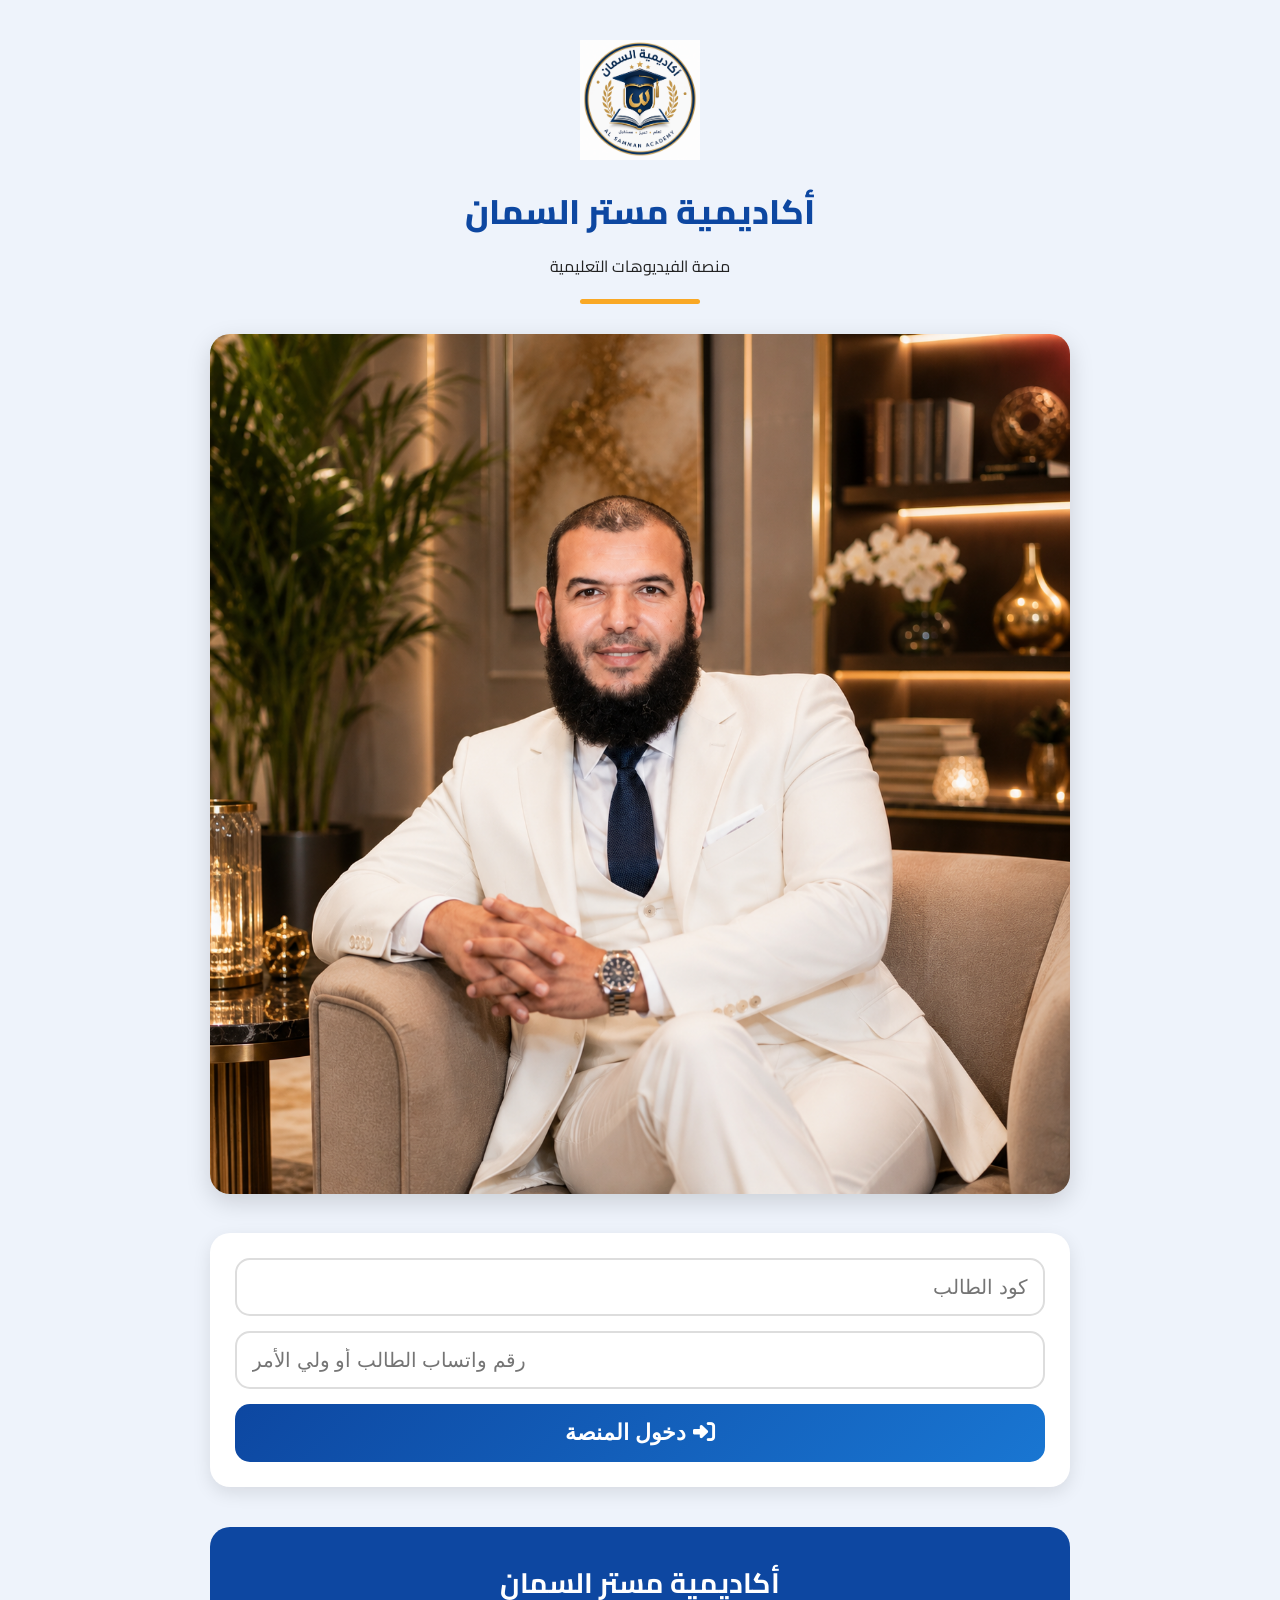
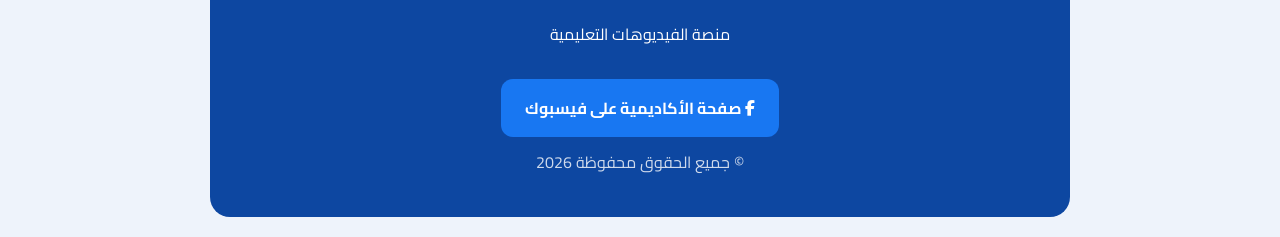
==== commit 097f2bda: "Add files via upload" ====
--- a/index.html
+++ b/index.html
@@ -1,4 +1,4 @@
-<!DOCTYPE html>
+﻿<!DOCTYPE html>
 <html lang="ar" dir="rtl">
 
 <head>
@@ -68,6 +68,7 @@
 
 </div>
 
+<!--=========================
 <!--=========================
         Login
 ==========================-->
@@ -81,9 +82,9 @@
 autocomplete="off">
 
 <input
-type="password"
+type="tel"
 id="passwordInput"
-placeholder="الرقم السرى"
+placeholder="رقم واتساب الطالب أو ولي الأمر"
 autocomplete="off">
 
 <button
@@ -95,6 +96,22 @@
 دخول المنصة
 
 </button>
+
+</div>
+
+<div id="loginError" class="result-card hidden">
+
+    <div class="not-found">
+
+        <i class="fa-solid fa-circle-xmark"></i>
+
+        <h2>
+
+            كود الطالب أو رقم الواتساب غير صحيح
+
+        </h2>
+
+    </div>
 
 </div>
 
@@ -209,8 +226,8 @@
 height="420"
 src=""
 frameborder="0"
-allow="accelerometer; autoplay; clipboard-write; encrypted-media; gyroscope; picture-in-picture; web-share"
-referrerpolicy="strict-origin-when-cross-origin"
+allow="accelerometer; autoplay; clipboard-write; encrypted-media; gyroscope; picture-in-picture; web-share; fullscreen"
+referrerpolicy="no-referrer-when-downgrade"
 allowfullscreen>
 </iframe>
 
